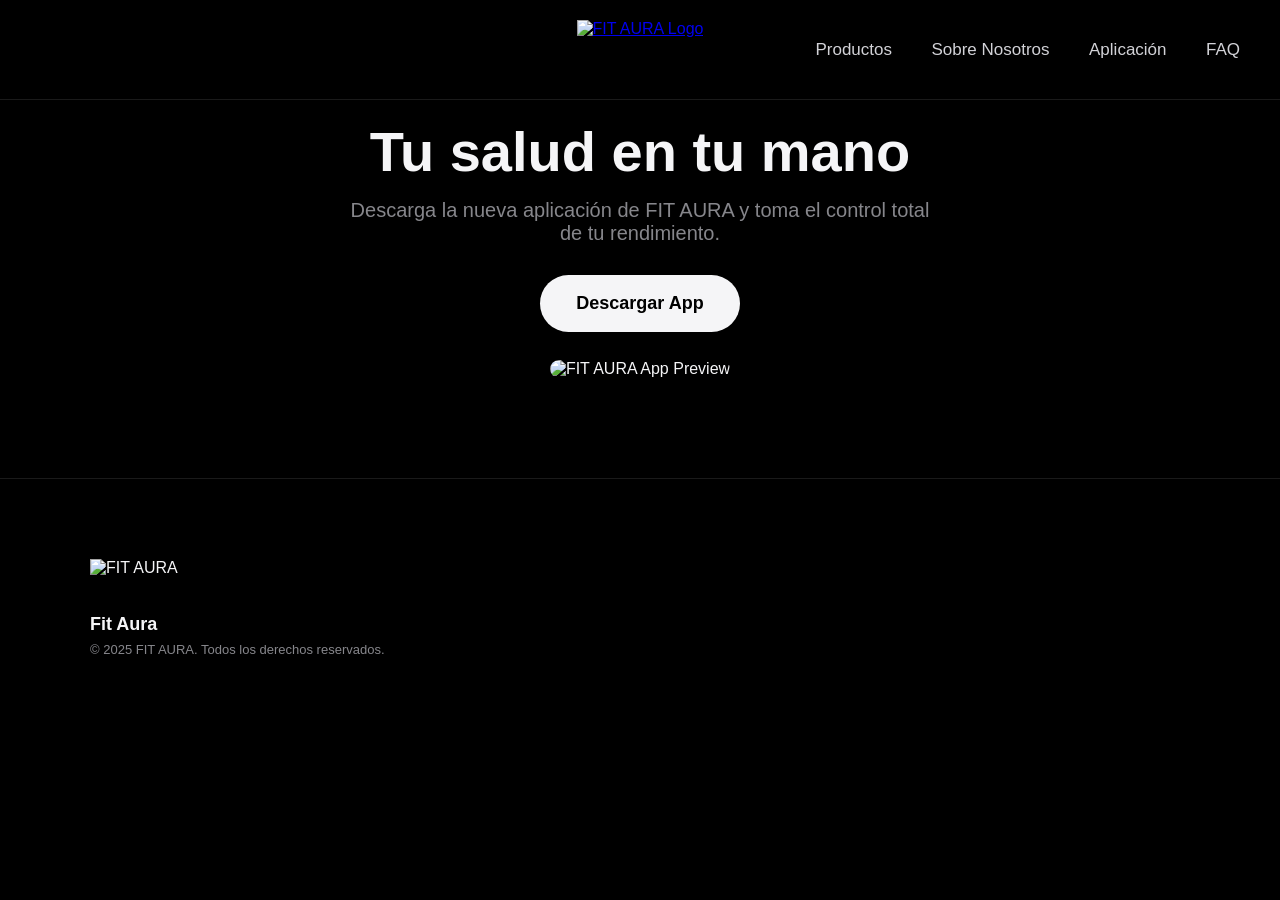
==== aplicacion.html @ 150d3b15 "Add files via upload Version 1.0" ====
<!DOCTYPE html>
<html lang="es">
<head>
    <meta charset="UTF-8">
    <meta name="viewport" content="width=device-width, initial-scale=1.0">
    <title>Aplicación - FIT AURA</title>
    <link rel="stylesheet" href="style.css">
</head>
<body>

    <header class="navbar">
        <div class="nav-side nav-left"></div> 
        <div class="nav-center">
            <a href="index.html">
                <img src="assets/Letras FITAURA.png" alt="FIT AURA Logo" class="logo">
            </a>
        </div>
        <div class="nav-side nav-right">
            <nav>
                <a href="productos.html">Productos</a>
                <a href="sobre-nosotros.html">Sobre Nosotros</a>
                <a href="aplicacion.html">Aplicación</a>
                <a href="https://notebooklm.google.com/notebook/1a202533-34b2-4acc-ba76-eec06b1f2f01?authuser=1" target="_blank">FAQ</a>
            </nav>
        </div>
    </header>

    <main class="app-page">
        <section class="app-hero animate-load">
            <h1>Tu salud en tu mano</h1>
            <p>Descarga la nueva aplicación de FIT AURA y toma el control total de tu rendimiento.</p>
            <div class="app-buttons">
                <a href="assets/APP FITAURA.zip" class="btn-hero" download>Descargar App</a>
            </div>
        </section>

        <section class="app-preview reveal-scale">
            <div class="image-container-app">
                <img src="assets/aplicacion.png" alt="FIT AURA App Preview" class="app-img">
            </div>
        </section>
    </main>

    <footer class="footer">
        <div class="footer-container">
            <div class="footer-column brand-col">
                <img src="assets/Letras FITAURA.png" alt="FIT AURA" class="footer-logo">
                <p class="brand-name">Fit Aura</p>
                <p class="copyright">© 2025 FIT AURA. Todos los derechos reservados.</p>
            </div>
        </div>
    </footer>

    <script>
        const observer = new IntersectionObserver((entries) => {
            entries.forEach(entry => {
                if (entry.isIntersecting) entry.target.classList.add('active');
            });
        }, { threshold: 0.1 });
        document.querySelectorAll('.reveal-scale').forEach(el => observer.observe(el));
    </script>
</body>
</html>
---- style.css ----
/* ==========================================================================
   1. RESETEO Y TIPOGRAFÍA (ESTILO PREMIUM APPLE)
   ========================================================================== */
* {
    margin: 0;
    padding: 0;
    box-sizing: border-box;
    font-family: -apple-system, BlinkMacSystemFont, "Segoe UI", Roboto, Helvetica, Arial, sans-serif;
    -webkit-font-smoothing: antialiased;
    -moz-osx-font-smoothing: grayscale;
}

body {
    background-color: #000000; 
    color: #f5f5f7; 
    overflow-x: hidden;
}

/* ==========================================================================
   2. ANIMACIONES Y REVEAL SYSTEM
   ========================================================================== */
@keyframes fadeInUp {
    from { opacity: 0; transform: translateY(30px); }
    to { opacity: 1; transform: translateY(0); }
}

@keyframes fadeInDown {
    from { opacity: 0; transform: translateY(-20px); }
    to { opacity: 1; transform: translateY(0); }
}

.animate-load {
    opacity: 0;
    animation: fadeInUp 1s cubic-bezier(0.2, 0.8, 0.2, 1) forwards;
}

.delay-1 { animation-delay: 0.2s; transition-delay: 0.2s; }
.delay-2 { animation-delay: 0.4s; transition-delay: 0.4s; }

.reveal-left { opacity: 0; transform: translateX(-50px); transition: all 1s cubic-bezier(0.2, 0.8, 0.2, 1); }
.reveal-right { opacity: 0; transform: translateX(50px); transition: all 1s cubic-bezier(0.2, 0.8, 0.2, 1); }
.reveal-scale { opacity: 0; transform: scale(0.9); transition: all 1s cubic-bezier(0.2, 0.8, 0.2, 1); }

.active { 
    opacity: 1 !important; 
    transform: translate(0) scale(1) !important; 
}

/* ==========================================================================
   3. COMPONENTES GLOBALES (NAVBAR Y BOTONES)
   ========================================================================== */
.navbar {
    display: flex;
    justify-content: space-between;
    align-items: center;
    padding: 0 40px; 
    height: 100px;
    background-color: rgba(0, 0, 0, 0.7); 
    backdrop-filter: saturate(180%) blur(20px); 
    -webkit-backdrop-filter: saturate(180%) blur(20px);
    border-bottom: 1px solid rgba(255, 255, 255, 0.1); 
    position: fixed; 
    top: 0;
    width: 100%;
    z-index: 1000;
    animation: fadeInDown 0.8s ease-out;
}

.nav-side { flex: 1; }
.nav-center { flex: 0 0 auto; display: flex; justify-content: center; }
.nav-right { display: flex; justify-content: flex-end; }

.logo { height: 60px; width: auto; display: block; }

nav a {
    color: #d2d2d7; 
    text-decoration: none; 
    margin-left: 35px; 
    font-size: 17px;
    transition: color 0.3s ease;
}
nav a:hover { color: #ffffff; }

.btn-hero, .btn-more, .btn-submit, .btn-subscribe, .btn-info {
    display: inline-block;
    background-color: #f5f5f7;
    color: #000000;
    text-decoration: none;
    padding: 18px 36px;
    border-radius: 40px;
    font-size: 18px;
    font-weight: 600;
    border: none;
    cursor: pointer;
    transition: all 0.4s ease;
    text-align: center;
}

.btn-hero:hover, .btn-more:hover, .btn-submit:hover, .btn-subscribe:hover { 
    transform: scale(1.05); 
    background-color: #ffffff; 
    box-shadow: 0 0 20px rgba(255, 255, 255, 0.2);
}

/* ==========================================================================
   4. PÁGINA PRINCIPAL (INDEX.HTML)
   ========================================================================== */
.hero {
    display: flex;
    flex-direction: column;
    justify-content: center;
    align-items: center;
    text-align: center;
    min-height: 70vh;
    padding: 120px 20px 0 20px;
}

.hero h1 { font-size: 64px; font-weight: 700; line-height: 1.1; margin-bottom: 20px; letter-spacing: -0.02em; }
.hero p { font-size: 24px; color: #86868b; max-width: 650px; margin-bottom: 40px; }

.promo-section { 
    padding: 10px 20px 40px 20px; 
    display: flex; 
    justify-content: center; 
}
.image-container { max-width: 1100px; width: 100%; }
.promo-img { width: 100%; border-radius: 30px; }

.featured-product { padding: 40px 20px 20px 20px; display: flex; justify-content: center; }
.featured-container { max-width: 1100px; display: flex; align-items: center; gap: 60px; }
.product-image-side { flex: 1.2; }
.product-text-side { flex: 1; text-align: left; }
.product-img-featured { width: 100%; border-radius: 30px; }

.product-text-side h2 { font-size: 48px; font-weight: 700; margin-bottom: 25px; line-height: 1.1; }
.product-text-side p { font-size: 20px; color: #86868b; line-height: 1.6; margin-bottom: 40px; }

.contact-section { padding: 20px 20px 100px 20px; display: flex; justify-content: center; }
.contact-container { max-width: 800px; width: 100%; text-align: center; }
.contact-container h2 { font-size: 42px; margin-bottom: 50px; }

.form-group { margin-bottom: 30px; display: flex; flex-direction: column; text-align: left; }
.form-group label { margin-bottom: 10px; color: #86868b; font-size: 16px; }
.contact-form input, .contact-form textarea {
    background: #1d1d1f; 
    border: 1px solid #424245; 
    border-radius: 12px;
    padding: 15px; 
    color: #f5f5f7; 
    font-size: 16px; 
    outline: none;
    width: 100%;
    transition: border-color 0.3s ease;
}
.contact-form input:focus, .contact-form textarea:focus { border-color: #f5f5f7; }

/* ==========================================================================
   5. PÁGINA DE PRODUCTOS (PRODUCTOS.HTML)
   ========================================================================== */
.pricing-page { padding-top: 140px; text-align: center; }
.pricing-hero h1 { font-size: 56px; margin-bottom: 15px; font-weight: 700; }
.pricing-hero p { color: #86868b; font-size: 20px; margin-bottom: 20px; }

.pricing-grid {
    display: grid;
    grid-template-columns: repeat(auto-fit, minmax(300px, 1fr));
    gap: 30px;
    max-width: 1200px;
    margin: 0 auto;
    padding: 20px 20px 100px 20px;
}

.pricing-card {
    background-color: #1d1d1f;
    border-radius: 24px;
    padding: 40px 30px;
    display: flex;
    flex-direction: column;
    align-items: center;
    transition: transform 0.3s ease;
    opacity: 0;
}

.pricing-card:hover { transform: translateY(-10px); }

.plan-tag { font-style: italic; font-size: 18px; color: #86868b; margin-bottom: 10px; }
.price { font-size: 42px; font-weight: 700; margin-bottom: 30px; }

.card-img-wrap { width: 100%; height: 220px; display: flex; justify-content: center; align-items: center; margin-bottom: 20px; }
.card-img { max-height: 100%; width: auto; object-fit: contain; border-radius: 15px; }

.card-desc { font-size: 16px; min-height: 60px; margin-bottom: 20px; color: #f5f5f7; line-height: 1.4; }
hr { width: 100%; border: 0; border-top: 1px solid #424245; margin-bottom: 25px; }

.features { list-style: none; text-align: left; width: 100%; margin-bottom: 40px; }
.features li { font-size: 14px; color: #d2d2d7; margin-bottom: 12px; line-height: 1.4; position: relative; padding-left: 20px; }
.features li::before { content: "•"; position: absolute; left: 0; color: #86868b; }

.card-buttons { width: 100%; display: flex; flex-direction: column; gap: 12px; }

.btn-info { background: none; border: 1px solid #f5f5f7; color: #f5f5f7; padding: 12px; border-radius: 40px; }
.btn-info:hover { background: #f5f5f7; color: #000000; }

/* ==========================================================================
   6. PÁGINA DE APLICACIÓN (APLICACION.HTML) - NUEVA SECCIÓN FIX
   ========================================================================== */
.app-page { display: flex; flex-direction: column; align-items: center; }

/* Hero específico para app para reducir espacio superior */
.app-hero {
    display: flex;
    flex-direction: column;
    justify-content: center;
    align-items: center;
    text-align: center;
    min-height: 40vh; /* Altura reducida para subir el texto */
    padding: 110px 20px 20px 20px; /* Padding superior ajustado (100px nav + 10px) */
}

.app-hero h1 { font-size: 56px; font-weight: 700; margin-bottom: 15px; }
.app-hero p { font-size: 20px; color: #86868b; max-width: 600px; margin-bottom: 30px; }

.app-preview { padding-bottom: 100px; width: 100%; display: flex; justify-content: center; }
.image-container-app { max-width: 1100px; width: 100%; text-align: center; }
.app-img { max-width: 80%; height: auto; border-radius: 20px; } /* Control de tamaño de la imagen */

/* ==========================================================================
   7. OTRAS PÁGINAS (SOBRE NOSOTROS & PDF)
   ========================================================================== */
.about-page-pdf {
    padding-top: 140px;
    padding-bottom: 60px;
    display: flex;
    flex-direction: column;
    align-items: center;
    text-align: center;
}

.pdf-section { width: 90%; max-width: 1100px; margin-bottom: 60px; }
.pdf-section h1 { font-size: 48px; margin-bottom: 30px; }

.pdf-container { 
    background: #1d1d1f; border-radius: 24px; overflow: hidden; border: 1px solid rgba(255,255,255,0.1);
    box-shadow: 0 20px 40px rgba(0,0,0,0.5);
}

.team-section { width: 100%; text-align: center; padding-bottom: 40px; }
.team-image-container { width: 60%; max-width: 600px; margin: 0 auto; border-radius: 20px; overflow: hidden; }
.team-img { width: 100%; height: auto; display: block; }

.feed-section { width: 90%; max-width: 1100px; padding-bottom: 80px; }
.feed-image-container { width: 100%; border-radius: 24px; overflow: hidden; }
.feed-img { width: 100%; height: auto; display: block; }

/* ==========================================================================
   8. PIE DE PÁGINA (FOOTER)
   ========================================================================== */
.footer { padding: 80px 40px 40px 40px; border-top: 1px solid rgba(255, 255, 255, 0.1); }
.footer-container { max-width: 1100px; margin: 0 auto; display: grid; grid-template-columns: 2fr 1fr 1fr 1fr; gap: 40px; }
.brand-col { display: flex; flex-direction: column; align-items: flex-start; }
.footer-logo { height: 40px; width: auto; margin-bottom: 15px; }
.brand-name { font-weight: 700; font-size: 18px; margin-bottom: 5px; }
.copyright { color: #86868b; font-size: 13px; line-height: 1.5; }
.footer-column h4 { font-size: 16px; font-weight: 600; margin-bottom: 20px; color: #f5f5f7; }
.footer-column ul { list-style: none; }
.footer-column ul li { margin-bottom: 12px; }
.footer-column ul li a { text-decoration: none; color: #86868b; font-size: 14px; transition: color 0.3s ease; }
.footer-column ul li a:hover { color: #ffffff; }

/* ==========================================================================
   9. AJUSTES RESPONSIVOS (MÓVIL)
   ========================================================================== */
@media (max-width: 768px) {
    .navbar { padding: 0 20px; }
    .nav-left { display: none; }
    .hero h1, .app-hero h1 { font-size: 42px; }
    
    .featured-container { flex-direction: column; text-align: center; gap: 40px; }
    .product-text-side { text-align: center; }
    
    .pricing-grid { grid-template-columns: 1fr; }
    
    .footer-container { grid-template-columns: 1fr 1fr; }
    
    .team-image-container { width: 85%; }
    .pdf-container embed { height: 500px; }
    .app-img { max-width: 95%; }
}
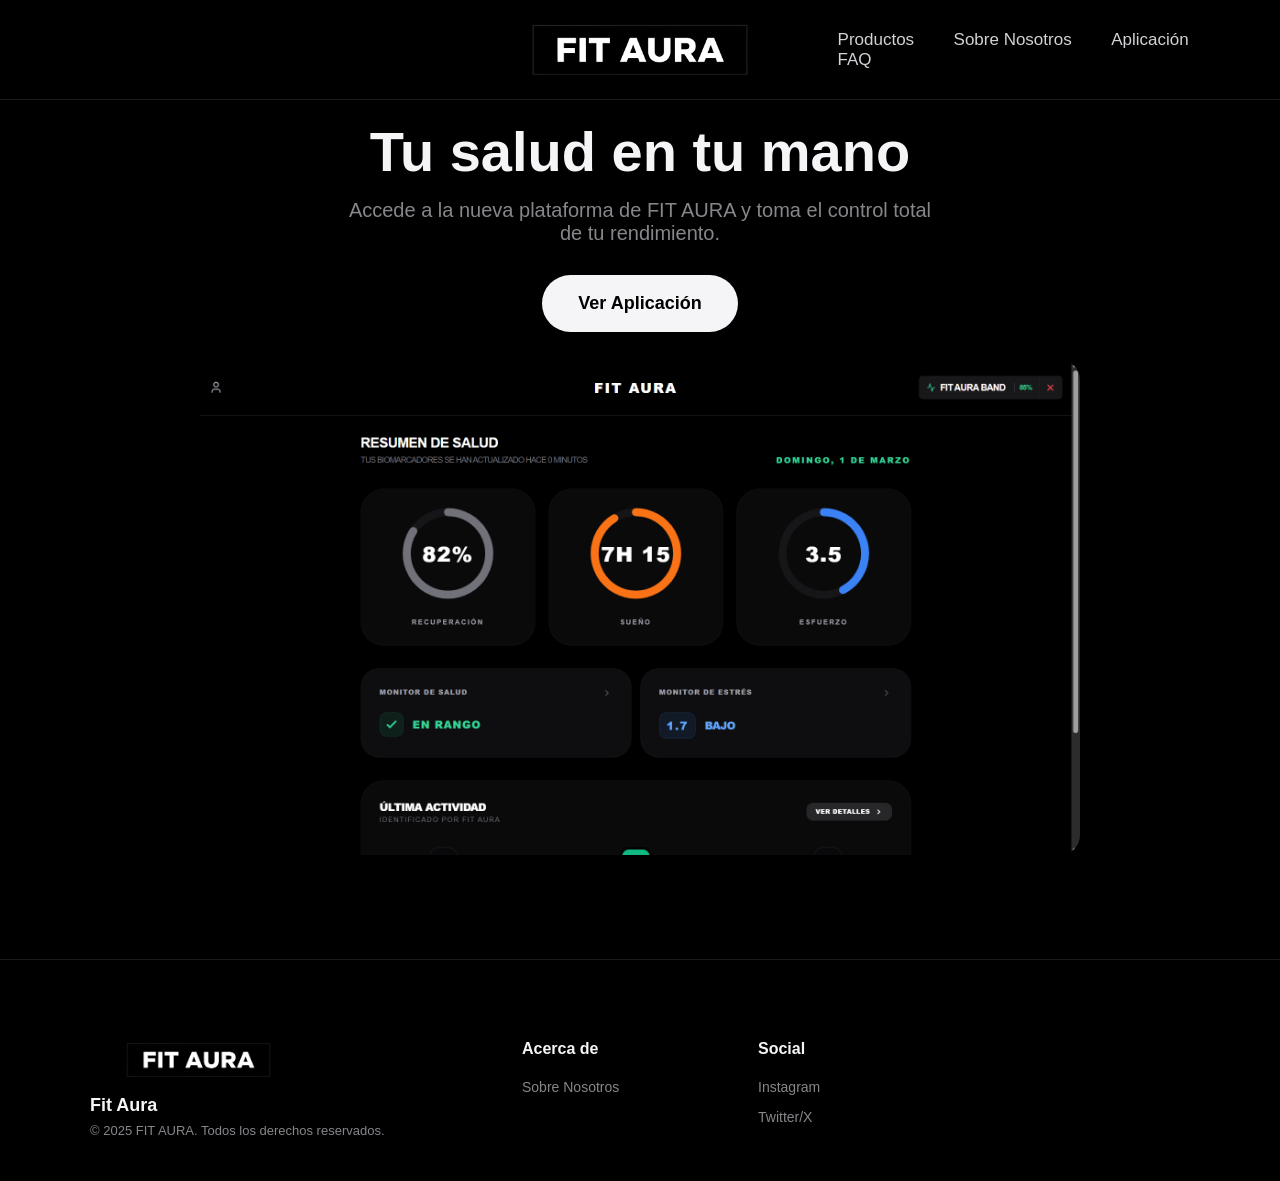
==== commit 238de4f2: "Version 2.0" ====
--- a/aplicacion.html
+++ b/aplicacion.html
@@ -4,6 +4,9 @@
     <meta charset="UTF-8">
     <meta name="viewport" content="width=device-width, initial-scale=1.0">
     <title>Aplicación - FIT AURA</title>
+    
+    <link rel="icon" type="image/png" href="assets/favicon.png">
+    
     <link rel="stylesheet" href="style.css">
 </head>
 <body>
@@ -28,9 +31,9 @@
     <main class="app-page">
         <section class="app-hero animate-load">
             <h1>Tu salud en tu mano</h1>
-            <p>Descarga la nueva aplicación de FIT AURA y toma el control total de tu rendimiento.</p>
+            <p>Accede a la nueva plataforma de FIT AURA y toma el control total de tu rendimiento.</p>
             <div class="app-buttons">
-                <a href="assets/APP FITAURA.zip" class="btn-hero" download>Descargar App</a>
+                <a href="https://eduubmq.github.io/FitAuraApp/" class="btn-hero" target="_blank">Ver Aplicación</a>
             </div>
         </section>
 
@@ -48,6 +51,19 @@
                 <p class="brand-name">Fit Aura</p>
                 <p class="copyright">© 2025 FIT AURA. Todos los derechos reservados.</p>
             </div>
+            <div class="footer-column">
+                <h4>Acerca de</h4>
+                <ul>
+                    <li><a href="sobre-nosotros.html">Sobre Nosotros</a></li>
+                </ul>
+            </div>
+            <div class="footer-column">
+                <h4>Social</h4>
+                <ul>
+                    <li><a href="#">Instagram</a></li>
+                    <li><a href="#">Twitter/X</a></li>
+                </ul>
+            </div>
         </div>
     </footer>
 
